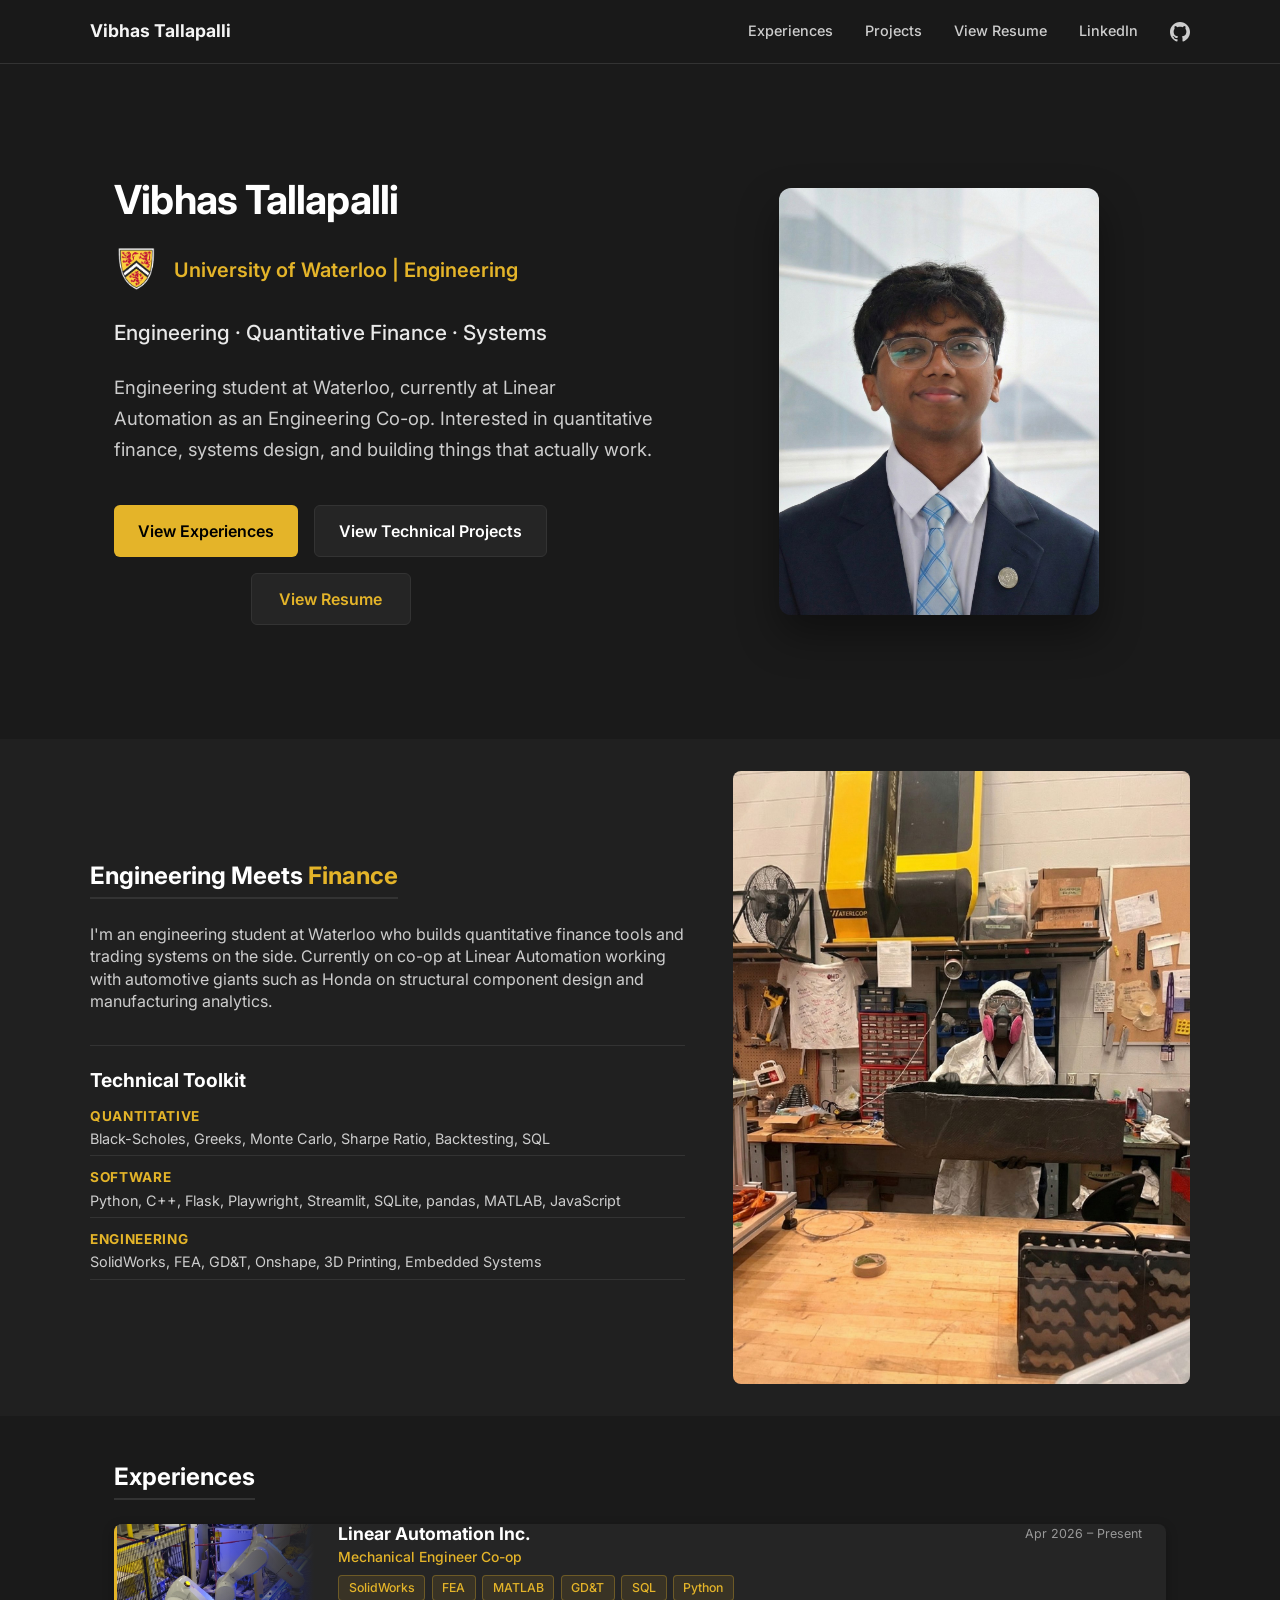
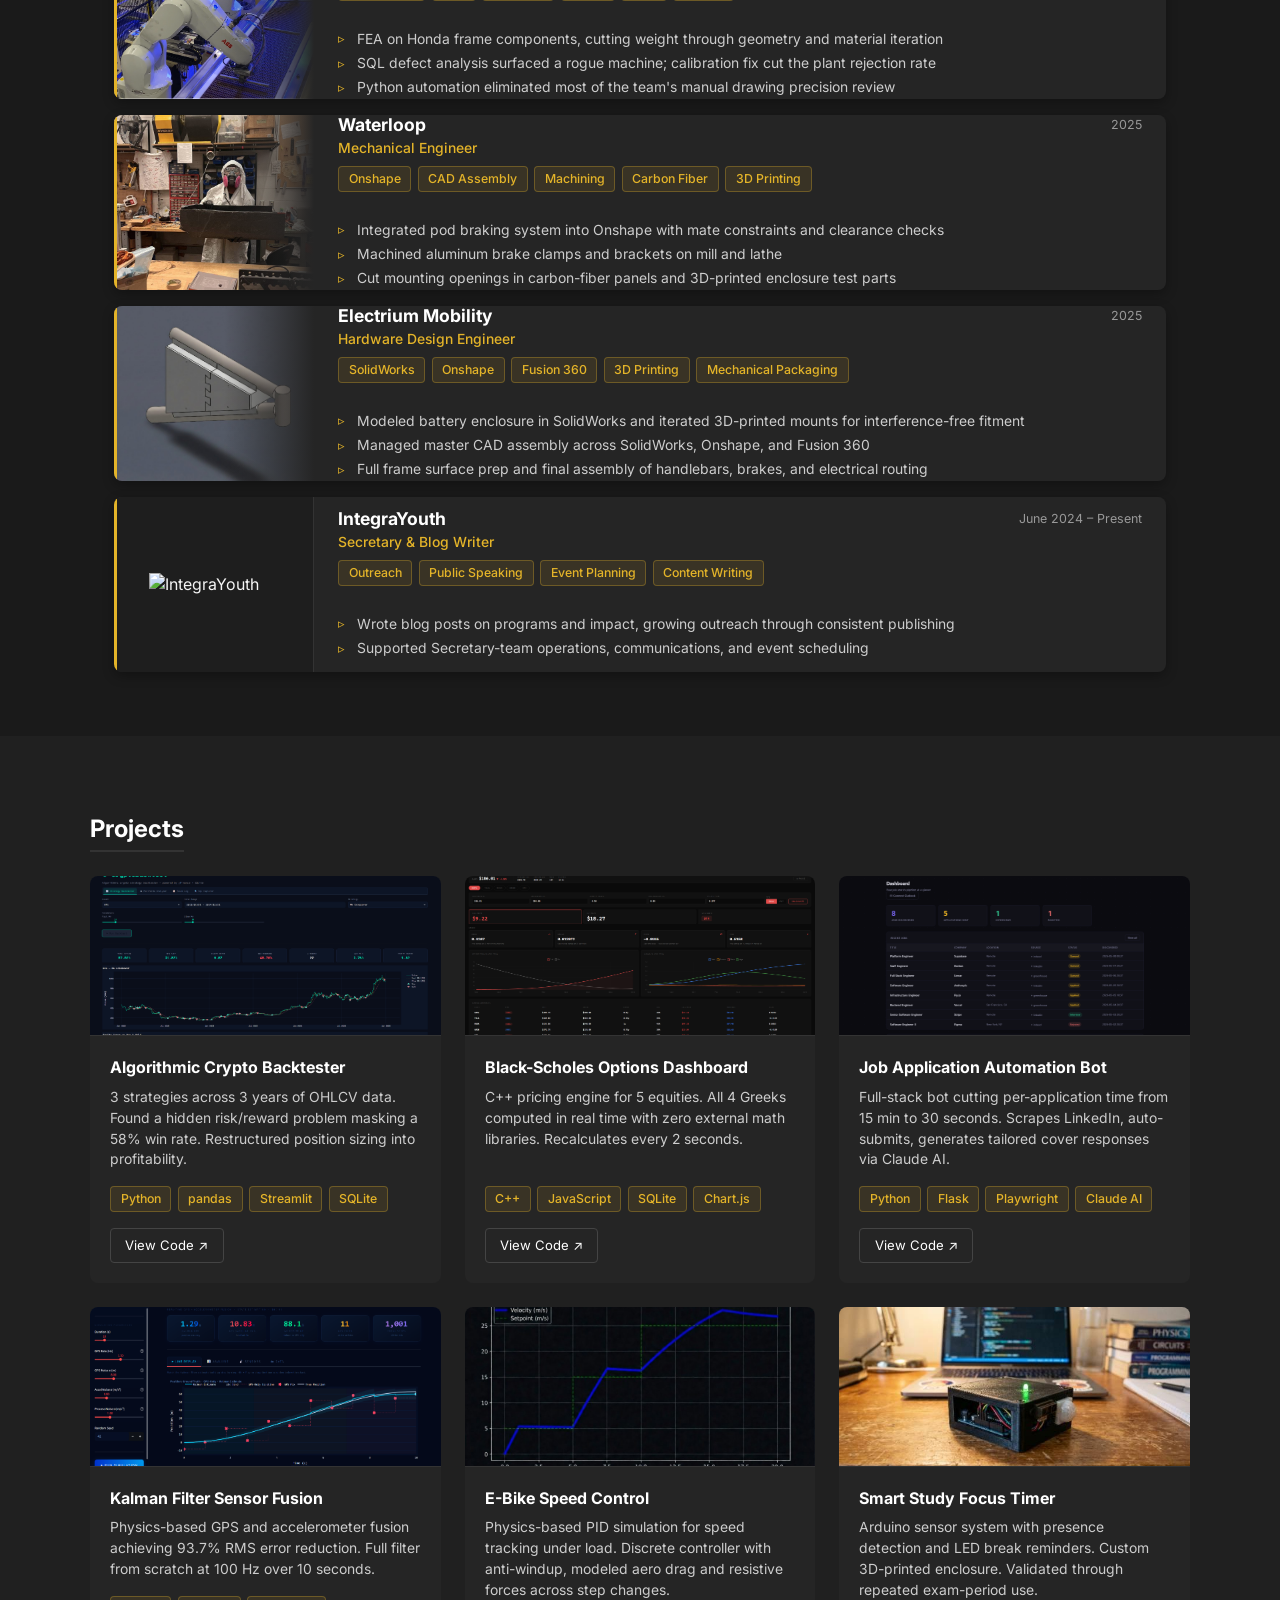
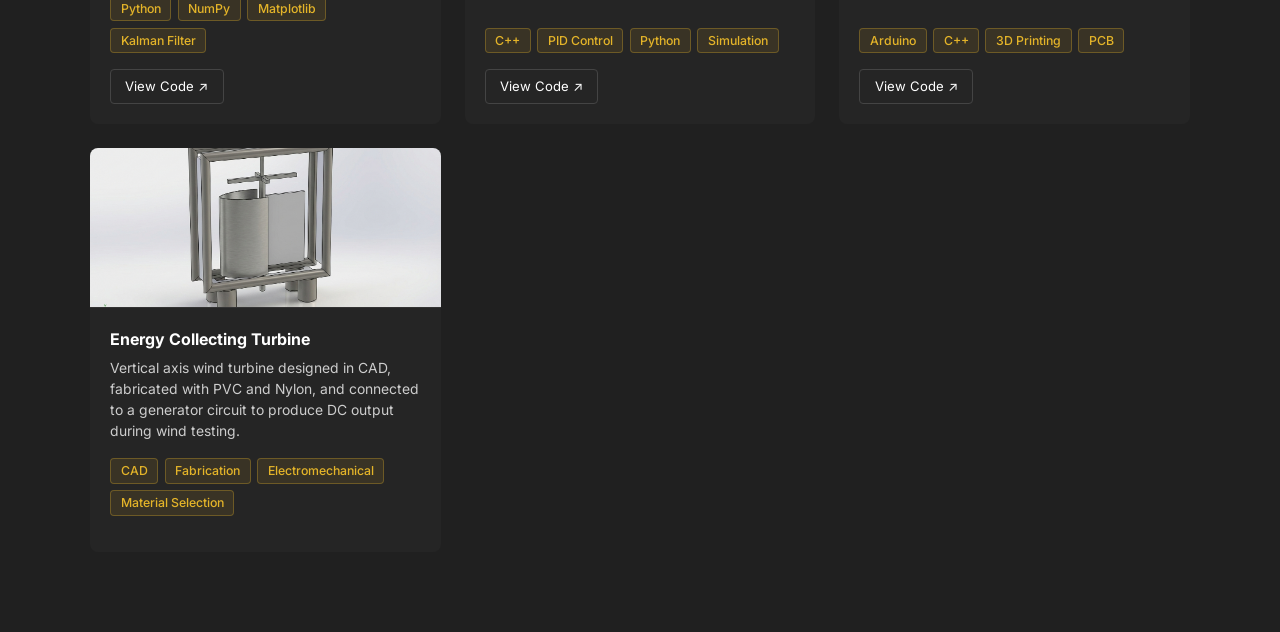
==== index.html @ e98d7717 "Offset anchored sections below the navbar" ====
<!DOCTYPE html>
<html lang="en">

<head>
    <meta charset="UTF-8">
    <meta name="viewport" content="width=device-width, initial-scale=1.0">
    <meta name="description" content="Portfolio of Vibhas Tallapalli, Engineering student at Waterloo. Quantitative finance, systems design, and automation.">
    <title>Vibhas Tallapalli | Engineering &amp; Finance</title>

    <link rel="preconnect" href="https://fonts.googleapis.com">
    <link rel="preconnect" href="https://fonts.gstatic.com" crossorigin>
    <link href="https://fonts.googleapis.com/css2?family=Inter:wght@300;400;500;600;700&display=swap" rel="stylesheet">
    <script src="https://cdnjs.cloudflare.com/ajax/libs/smoothscroll/1.4.10/smoothscroll.min.js"></script>
    <script>document.documentElement.style.scrollBehavior = 'smooth';</script>

    <style>
        :root {
            --bg-dark: #1a1a1a;
            --bg-card: #252525;
            --gold: #E4B429;
            --text-main: #f5f5f5;
            --text-muted: #cdcdcd;
            --text-dim: #999999;
            --section-padding: 2rem 1.5rem;
            --max-width: 1100px;
            --radius: 8px;
            --shadow: 0 4px 12px rgba(0,0,0,0.3);
        }

        * { margin: 0; padding: 0; box-sizing: border-box; }

        body {
            font-family: 'Inter', sans-serif;
            background-color: var(--bg-dark);
            color: var(--text-main);
            line-height: 1.4;
            -webkit-font-smoothing: antialiased;
        }

        a { text-decoration: none; color: inherit; transition: opacity 0.2s; }
        a:hover { opacity: 0.8; }
        a:focus-visible, button:focus-visible { outline: 3px solid var(--gold); outline-offset: 3px; }
        .skip-link { position: fixed; top: 0; left: 1rem; z-index: 1001; padding: 0.75rem 1rem; background: var(--gold); color: #000; font-weight: 700; transform: translateY(-120%); }
        .skip-link:focus { transform: translateY(0); }
        img { display: block; max-width: 100%; height: auto; border-radius: var(--radius); }

        h1, h2, h3 { font-weight: 700; line-height: 1.1; color: #fff; }
        h1 { font-size: 2.5rem; letter-spacing: -0.02em; margin-bottom: 1rem; }
        h2 { font-size: 1.5rem; margin-bottom: 1.5rem; border-bottom: 2px solid #333; padding-bottom: 0.5rem; display: inline-block; }

        .gold { color: var(--gold); }

        .btn {
            display: inline-flex;
            align-items: center;
            justify-content: center;
            padding: 0.85rem 1.5rem;
            font-weight: 600;
            border-radius: 6px;
            font-size: 1rem;
            transition: transform 0.2s ease, box-shadow 0.2s ease, filter 0.2s ease;
            border: none;
            cursor: pointer;
            outline: none;
            text-decoration: none;
        }
        .btn-primary { background: var(--gold); color: #000; }
        .btn-primary:hover { transform: translateY(-3px); box-shadow: 0 0 12px rgba(128,128,128,0.6); filter: brightness(1.05); }
        .btn-secondary { background: var(--bg-card); border: 1px solid #333; color: #fff; }
        .btn-secondary:hover { transform: translateY(-3px); box-shadow: 0 0 12px var(--gold); border-color: var(--gold); }

        .container { max-width: var(--max-width); margin: 0 auto; width: 100%; }
        section { padding: var(--section-padding); }
        section[id] { scroll-margin-top: 6rem; }

        /* Navbar */
        nav {
            position: sticky;
            top: 0;
            z-index: 100;
            background: rgba(26,26,26,0.95);
            backdrop-filter: blur(8px);
            border-bottom: 1px solid #333;
            padding: 1.2rem 2rem;
        }
        .nav-content {
            max-width: var(--max-width);
            margin: 0 auto;
            display: flex;
            justify-content: space-between;
            align-items: center;
        }
        .brand { font-weight: 700; font-size: 1.1rem; }
        .nav-links { display: flex; gap: 2rem; font-size: 0.9rem; font-weight: 500; align-items: center; }
        .nav-links a { color: var(--text-muted); }
        .nav-links a:hover { color: var(--gold); opacity: 1; }
        .github-icon { display: flex; align-items: center; color: var(--text-muted); }
        .github-icon:hover { color: var(--gold); opacity: 1; }

        /* Hero */
        .hero { min-height: 75vh; display: flex; align-items: center; }
        .hero-grid { display: grid; grid-template-columns: 1.1fr 0.9fr; gap: 4rem; align-items: center; }
        .hero-subtitle { font-size: 1.25rem; margin: 1.5rem 0; font-weight: 600; display: flex; align-items: center; gap: 12px; }
        .hero-uw-logo { height: 48px; width: auto; object-fit: contain; }
        .hero-focus { font-size: 1.3rem; color: var(--text-main); margin-bottom: 1.5rem; font-weight: 500; opacity: 0.95; }
        .hero-desc { font-size: 1.15rem; color: var(--text-muted); margin-bottom: 2.5rem; max-width: 540px; line-height: 1.7; }
        .hero-btns {
            display: grid;
            grid-template-columns: repeat(2, auto);
            gap: 1rem;
            width: fit-content;
            justify-items: center;
        }
        .hero-btns .btn { width: 100%; min-width: 160px; }
        .hero-btns .btn:last-child { grid-column: 1 / -1; justify-self: center; width: auto; min-width: 160px; color: var(--gold); }
        .hero-img { width: 100%; max-width: 320px; margin: 0 auto; aspect-ratio: 3/4; object-fit: cover; border-radius: 12px; box-shadow: 0 20px 40px rgba(0,0,0,0.4); }

        /* About */
        .about-section { background: #202020; }
        .about-grid { display: grid; grid-template-columns: 1.3fr 1fr; gap: 3rem; align-items: center; }
        .skill-row { margin-bottom: 0.75rem; border-bottom: 1px solid #333; padding-bottom: 0.4rem; }
        .skill-cat { font-weight: 700; color: var(--gold); display: block; margin-bottom: 0.2rem; font-size: 0.85rem; text-transform: uppercase; letter-spacing: 0.05em; }
        .skill-list { color: var(--text-muted); font-size: 0.9rem; }
        .about-feature-img { width: 100%; height: 100%; min-height: 350px; object-fit: cover; border-radius: var(--radius); display: block; }

        /* Experience strips */
        .exp-strip {
            display: flex;
            align-items: stretch;
            background: var(--bg-card);
            border-radius: var(--radius);
            overflow: hidden;
            margin-bottom: 1rem;
            box-shadow: var(--shadow);
            transition: transform 0.25s ease, box-shadow 0.25s ease;
            position: relative;
            height: 175px;
        }
        .exp-strip::before {
            content: '';
            position: absolute;
            left: 0; top: 0; bottom: 0;
            width: 3px;
            background: var(--gold);
            z-index: 1;
        }
        .exp-strip:hover { transform: translateY(-2px); box-shadow: 0 8px 28px rgba(0,0,0,0.45); }
        .exp-strip-img-wrap {
            position: relative;
            width: 200px;
            flex-shrink: 0;
            overflow: hidden;
        }
        .exp-strip-img {
            width: 100%;
            height: 100%;
            object-fit: cover;
            border-radius: 0;
            display: block;
            transition: transform 0.4s ease;
        }
        .exp-strip:hover .exp-strip-img { transform: scale(1.06); }
        .exp-strip-img-wrap::after {
            content: '';
            position: absolute;
            inset: 0;
            background: linear-gradient(to right, transparent 55%, var(--bg-card) 100%);
        }
        .exp-strip-content {
            flex: 1;
            padding: 1.2rem 1.5rem;
            display: flex;
            flex-direction: column;
            justify-content: center;
            gap: 0.45rem;
            overflow: hidden;
        }
        .exp-strip-top { display: flex; justify-content: space-between; align-items: flex-start; }
        .exp-strip-company { font-size: 1.1rem; font-weight: 700; color: #fff; }
        .exp-strip-role { font-size: 0.87rem; color: var(--gold); font-weight: 500; margin-top: 0.1rem; }
        .exp-strip-date { font-size: 0.78rem; color: var(--text-dim); white-space: nowrap; padding-top: 0.15rem; }
        .exp-strip-bullets { list-style: none; margin-top: 0.3rem; }
        .exp-strip-bullets li { position: relative; padding-left: 1.2rem; font-size: 0.87rem; color: var(--text-muted); line-height: 1.5; margin-bottom: 0.2rem; }
        .exp-strip-bullets li::before { content: "▹"; position: absolute; left: 0; color: var(--gold); font-size: 0.8rem; top: 0.05rem; }

        /* Logo variant for non-photo strips */
        .exp-strip-logo-wrap {
            width: 200px;
            flex-shrink: 0;
            background: #1e1e1e;
            border-right: 1px solid #333;
            display: flex;
            align-items: center;
            justify-content: center;
            padding: 1.5rem;
            overflow: hidden;
        }
        .exp-strip-logo { width: 130px; height: auto; object-fit: contain; border-radius: 0; display: block; transition: transform 0.4s ease; }
        .exp-strip:hover .exp-strip-logo { transform: scale(1.06); }

        /* Projects grid */
        .all-projects-grid {
            display: grid;
            grid-template-columns: repeat(3, 1fr);
            gap: 1.5rem;
        }
        .proj-grid-card {
            background: var(--bg-card);
            border-radius: var(--radius);
            overflow: hidden;
            display: flex;
            flex-direction: column;
            transition: transform 0.3s ease, box-shadow 0.3s ease;
        }
        .proj-grid-card:hover { transform: translateY(-4px); box-shadow: 0 8px 24px rgba(0,0,0,0.4); }
        .proj-grid-img { width: 100%; height: 160px; object-fit: cover; border-bottom: 1px solid #333; border-radius: 0; display: block; }
        .proj-grid-content { padding: 1.25rem; display: flex; flex-direction: column; flex-grow: 1; }
        .proj-grid-title { font-size: 1rem; font-weight: 700; color: #fff; margin-bottom: 0.5rem; }
        .proj-grid-desc { font-size: 0.87rem; color: var(--text-muted); line-height: 1.5; margin-bottom: 1rem; flex-grow: 1; }
        .proj-grid-skills { display: flex; flex-wrap: wrap; gap: 0.4rem; margin-bottom: 1rem; }
        .proj-grid-pill { background: rgba(228,180,41,0.1); border: 1px solid rgba(228,180,41,0.3); color: var(--gold); padding: 0.2rem 0.6rem; border-radius: 4px; font-size: 0.77rem; font-weight: 500; }
        .proj-grid-link { align-self: flex-start; background: transparent; border: 1px solid #444; color: #fff; padding: 0.45rem 0.9rem; border-radius: 4px; font-size: 0.82rem; transition: all 0.2s; }
        .proj-grid-link:hover { border-color: var(--gold); color: var(--gold); opacity: 1; }

        /* Section spacing */
        .section-pad { padding-top: 3rem; padding-bottom: 3rem; }

        /* Resume Modal */
        .resume-modal-backdrop { display: none; position: fixed; inset: 0; background: rgba(0,0,0,0.78); z-index: 1000; align-items: center; justify-content: center; }
        .resume-modal-backdrop.active { display: flex; }
        .resume-modal-box { position: relative; width: 85vw; height: 95vh; background: #1a1a1a; border: 1px solid var(--gold); border-radius: var(--radius); overflow: hidden; box-shadow: 0 0 40px rgba(228,180,41,0.15); }
        .resume-modal-close { position: absolute; top: 0.6rem; right: 0.6rem; background: rgba(26,26,26,0.9); border: 1px solid var(--gold); color: var(--gold); font-size: 1.1rem; width: 2rem; height: 2rem; border-radius: 4px; cursor: pointer; z-index: 10; display: flex; align-items: center; justify-content: center; transition: background 0.2s, color 0.2s; }
        .resume-modal-close:hover { background: var(--gold); color: #000; }
        .resume-modal-iframe { width: 100%; height: 100%; border: none; display: block; }

        @media (prefers-reduced-motion: reduce) {
            html { scroll-behavior: auto !important; }
            *, *::before, *::after { animation: none !important; transition: none !important; }
        }

        /* Mobile */
        @media (max-width: 768px) {
            .hero-grid, .about-grid { grid-template-columns: 1fr; gap: 2.5rem; }
            .hero { text-align: center; padding-top: 1rem; }
            .hero-btns { display: flex; flex-direction: column; width: 100%; }
            .hero-btns .btn { width: 100%; }
            .hero-img { order: 0; margin-bottom: 1.5rem; height: 250px; }
            .hero-content { order: 1; }
            h1 { font-size: 2rem; }
            .nav-links { gap: 1rem; font-size: 0.8rem; }
            .nav-content { flex-direction: column; gap: 1rem; align-items: center; }
            .all-projects-grid { grid-template-columns: 1fr; }
            .exp-strip-img-wrap { width: 110px; }
            .resume-modal-box { width: 100vw; height: 100dvh; border-radius: 0; border: none; }
            .resume-modal-close { position: fixed; top: calc(0.6rem + env(safe-area-inset-top)); right: 0.75rem; z-index: 10000; width: 2.2rem; height: 2.2rem; font-size: 1.1rem; }
        }

        @media (min-width: 769px) and (max-width: 1024px) {
            .all-projects-grid { grid-template-columns: repeat(2, 1fr); }
        }
    </style>
</head>

<body>

    <a class="skip-link" href="#main-content">Skip to main content</a>

    <!-- Navbar -->
    <nav aria-label="Primary navigation">
        <div class="nav-content">
            <a class="brand" href="#main-content" aria-label="Vibhas Tallapalli, back to top">Vibhas Tallapalli</a>
            <div class="nav-links">
                <a href="#experiences">Experiences</a>
                <a href="#projects">Projects</a>
                <a href="#" onclick="openResumeModal(); return false;">View Resume</a>
                <a href="https://www.linkedin.com/in/vibhas-tallapalli-168b0a320/" target="_blank" rel="noopener noreferrer">LinkedIn</a>
                <a href="https://github.com/vibhastallapalli" target="_blank" rel="noopener noreferrer" class="github-icon" title="GitHub" aria-label="GitHub profile">
                    <svg width="20" height="20" viewBox="0 0 24 24" fill="currentColor" aria-hidden="true" focusable="false">
                        <path d="M12 0c-6.626 0-12 5.373-12 12 0 5.302 3.438 9.8 8.207 11.387.599.111.793-.261.793-.577v-2.234c-3.338.726-4.033-1.416-4.033-1.416-.546-1.387-1.333-1.756-1.333-1.756-1.089-.745.083-.729.083-.729 1.205.084 1.839 1.237 1.839 1.237 1.07 1.834 2.807 1.304 3.492.997.107-.775.418-1.305.762-1.604-2.665-.305-5.467-1.334-5.467-5.931 0-1.311.469-2.381 1.236-3.221-.124-.303-.535-1.524.117-3.176 0 0 1.008-.322 3.301 1.23.957-.266 1.983-.399 3.003-.404 1.02.005 2.047.138 3.006.404 2.291-1.552 3.297-1.23 3.297-1.23.653 1.653.242 2.874.118 3.176.77.84 1.235 1.911 1.235 3.221 0 4.609-2.807 5.624-5.479 5.921.43.372.823 1.102.823 2.222v3.293c0 .319.192.694.801.576 4.765-1.589 8.199-6.086 8.199-11.386 0-6.627-5.373-12-12-12z"/>
                    </svg>
                </a>
            </div>
        </div>
    </nav>

    <!-- Hero -->
    <section id="main-content" class="hero container">
        <div class="hero-grid">
            <div class="hero-content">
                <h1>Vibhas Tallapalli</h1>
                <div class="hero-subtitle gold">
                    <img src="Assets/loo.png" alt="UW Logo" class="hero-uw-logo">
                    <span>University of Waterloo | Engineering</span>
                </div>
                <div class="hero-focus">Engineering · Quantitative Finance · Systems</div>
                <p class="hero-desc">Engineering student at Waterloo, currently at Linear Automation as an Engineering Co-op. Interested in quantitative finance, systems design, and building things that actually work.</p>
                <div class="hero-btns">
                    <a href="#experiences" class="btn btn-primary">View Experiences</a>
                    <a href="#projects" class="btn btn-secondary">View Technical Projects</a>
                    <a href="#" onclick="openResumeModal(); return false;" class="btn btn-secondary">View Resume</a>
                </div>
            </div>
            <img src="Assets/headshot1.jpg" alt="Vibhas Tallapalli" class="hero-img">
        </div>
    </section>

    <!-- About + Skills -->
    <section class="about-section">
        <div class="container about-grid">
            <div>
                <h2>Engineering Meets <span class="gold">Finance</span></h2>
                <p style="color: var(--text-muted); margin-bottom: 1.5rem;">I'm an engineering student at Waterloo who builds quantitative finance tools and trading systems on the side. Currently on co-op at Linear Automation working with automotive giants such as Honda on structural component design and manufacturing analytics.</p>
                <div style="margin-top: 2rem; padding-top: 1.5rem; border-top: 1px solid #333;">
                    <h3 style="font-size: 1.2rem; margin-bottom: 1rem; color: #fff;">Technical Toolkit</h3>
                    <div class="skill-row">
                        <span class="skill-cat">Quantitative</span>
                        <div class="skill-list">Black-Scholes, Greeks, Monte Carlo, Sharpe Ratio, Backtesting, SQL</div>
                    </div>
                    <div class="skill-row">
                        <span class="skill-cat">Software</span>
                        <div class="skill-list">Python, C++, Flask, Playwright, Streamlit, SQLite, pandas, MATLAB, JavaScript</div>
                    </div>
                    <div class="skill-row">
                        <span class="skill-cat">Engineering</span>
                        <div class="skill-list">SolidWorks, FEA, GD&amp;T, Onshape, 3D Printing, Embedded Systems</div>
                    </div>
                </div>
            </div>
            <img src="Assets/carbon.jpg" alt="Carbon Fibre Workshop" class="about-feature-img" loading="lazy">
        </div>
    </section>

    <!-- Experiences -->
    <section id="experiences" class="container section-pad">
        <h2>Experiences</h2>

        <!-- Linear Automation -->
        <div class="exp-strip">
            <div class="exp-strip-img-wrap">
                <img src="Assets/lienar_card.png" alt="Linear Automation" class="exp-strip-img" style="object-position: center 40%;" loading="lazy">
            </div>
            <div class="exp-strip-content">
                <div class="exp-strip-top">
                    <div>
                        <div class="exp-strip-company">Linear Automation Inc.</div>
                        <div class="exp-strip-role">Mechanical Engineer Co-op</div>
                    </div>
                    <div class="exp-strip-date">Apr 2026 – Present</div>
                </div>
                <div class="proj-grid-skills">
                    <span class="proj-grid-pill">SolidWorks</span>
                    <span class="proj-grid-pill">FEA</span>
                    <span class="proj-grid-pill">MATLAB</span>
                    <span class="proj-grid-pill">GD&amp;T</span>
                    <span class="proj-grid-pill">SQL</span>
                    <span class="proj-grid-pill">Python</span>
                </div>
                <ul class="exp-strip-bullets">
                    <li>FEA on Honda frame components, cutting weight through geometry and material iteration</li>
                    <li>SQL defect analysis surfaced a rogue machine; calibration fix cut the plant rejection rate</li>
                    <li>Python automation eliminated most of the team's manual drawing precision review</li>
                </ul>
            </div>
        </div>

        <!-- Waterloop -->
        <div class="exp-strip">
            <div class="exp-strip-img-wrap">
                <img src="Assets/Carbonfibre.jpg" alt="Waterloop" class="exp-strip-img" loading="lazy">
            </div>
            <div class="exp-strip-content">
                <div class="exp-strip-top">
                    <div>
                        <div class="exp-strip-company">Waterloop</div>
                        <div class="exp-strip-role">Mechanical Engineer</div>
                    </div>
                    <div class="exp-strip-date">2025</div>
                </div>
                <div class="proj-grid-skills">
                    <span class="proj-grid-pill">Onshape</span>
                    <span class="proj-grid-pill">CAD Assembly</span>
                    <span class="proj-grid-pill">Machining</span>
                    <span class="proj-grid-pill">Carbon Fiber</span>
                    <span class="proj-grid-pill">3D Printing</span>
                </div>
                <ul class="exp-strip-bullets">
                    <li>Integrated pod braking system into Onshape with mate constraints and clearance checks</li>
                    <li>Machined aluminum brake clamps and brackets on mill and lathe</li>
                    <li>Cut mounting openings in carbon-fiber panels and 3D-printed enclosure test parts</li>
                </ul>
            </div>
        </div>

        <!-- Electrium -->
        <div class="exp-strip">
            <div class="exp-strip-img-wrap">
                <img src="Assets/cade.jpg" alt="Electrium Mobility" class="exp-strip-img" loading="lazy">
            </div>
            <div class="exp-strip-content">
                <div class="exp-strip-top">
                    <div>
                        <div class="exp-strip-company">Electrium Mobility</div>
                        <div class="exp-strip-role">Hardware Design Engineer</div>
                    </div>
                    <div class="exp-strip-date">2025</div>
                </div>
                <div class="proj-grid-skills">
                    <span class="proj-grid-pill">SolidWorks</span>
                    <span class="proj-grid-pill">Onshape</span>
                    <span class="proj-grid-pill">Fusion 360</span>
                    <span class="proj-grid-pill">3D Printing</span>
                    <span class="proj-grid-pill">Mechanical Packaging</span>
                </div>
                <ul class="exp-strip-bullets">
                    <li>Modeled battery enclosure in SolidWorks and iterated 3D-printed mounts for interference-free fitment</li>
                    <li>Managed master CAD assembly across SolidWorks, Onshape, and Fusion 360</li>
                    <li>Full frame surface prep and final assembly of handlebars, brakes, and electrical routing</li>
                </ul>
            </div>
        </div>
        <!-- IntegraYouth -->
        <div class="exp-strip">
            <div class="exp-strip-logo-wrap">
                <img src="https://static.wixstatic.com/media/79cc67_2ec14e89f80b44209040c2973d8f4682~mv2.png" alt="IntegraYouth" class="exp-strip-logo" loading="lazy">
            </div>
            <div class="exp-strip-content">
                <div class="exp-strip-top">
                    <div>
                        <div class="exp-strip-company">IntegraYouth</div>
                        <div class="exp-strip-role">Secretary &amp; Blog Writer</div>
                    </div>
                    <div class="exp-strip-date">June 2024 – Present</div>
                </div>
                <div class="proj-grid-skills">
                    <span class="proj-grid-pill">Outreach</span>
                    <span class="proj-grid-pill">Public Speaking</span>
                    <span class="proj-grid-pill">Event Planning</span>
                    <span class="proj-grid-pill">Content Writing</span>
                </div>
                <ul class="exp-strip-bullets">
                    <li>Wrote blog posts on programs and impact, growing outreach through consistent publishing</li>
                    <li>Supported Secretary-team operations, communications, and event scheduling</li>
                </ul>
            </div>
        </div>
    </section>

    <!-- Projects -->
    <section id="projects" class="about-section">
        <div class="container section-pad">
            <h2>Projects</h2>
            <div class="all-projects-grid">

                <div class="proj-grid-card">
                    <img src="Assets/Main_Backtester.png" alt="Crypto Backtester" class="proj-grid-img" loading="lazy">
                    <div class="proj-grid-content">
                        <div class="proj-grid-title">Algorithmic Crypto Backtester</div>
                        <p class="proj-grid-desc">3 strategies across 3 years of OHLCV data. Found a hidden risk/reward problem masking a 58% win rate. Restructured position sizing into profitability.</p>
                        <div class="proj-grid-skills">
                            <span class="proj-grid-pill">Python</span>
                            <span class="proj-grid-pill">pandas</span>
                            <span class="proj-grid-pill">Streamlit</span>
                            <span class="proj-grid-pill">SQLite</span>
                        </div>
                        <a href="https://github.com/vibhastallapalli/crypto-backtester" target="_blank" rel="noopener" class="proj-grid-link">View Code ↗</a>
                    </div>
                </div>

                <div class="proj-grid-card">
                    <img src="Assets/Black_scholes_dashboard.png" alt="Black-Scholes Dashboard" class="proj-grid-img" loading="lazy">
                    <div class="proj-grid-content">
                        <div class="proj-grid-title">Black-Scholes Options Dashboard</div>
                        <p class="proj-grid-desc">C++ pricing engine for 5 equities. All 4 Greeks computed in real time with zero external math libraries. Recalculates every 2 seconds.</p>
                        <div class="proj-grid-skills">
                            <span class="proj-grid-pill">C++</span>
                            <span class="proj-grid-pill">JavaScript</span>
                            <span class="proj-grid-pill">SQLite</span>
                            <span class="proj-grid-pill">Chart.js</span>
                        </div>
                        <a href="https://github.com/vibhastallapalli/black-scholes" target="_blank" rel="noopener" class="proj-grid-link">View Code ↗</a>
                    </div>
                </div>

                <div class="proj-grid-card">
                    <img src="Assets/Job_bot_dashboard.png" alt="Job Application Bot" class="proj-grid-img" loading="lazy">
                    <div class="proj-grid-content">
                        <div class="proj-grid-title">Job Application Automation Bot</div>
                        <p class="proj-grid-desc">Full-stack bot cutting per-application time from 15 min to 30 seconds. Scrapes LinkedIn, auto-submits, generates tailored cover responses via Claude AI.</p>
                        <div class="proj-grid-skills">
                            <span class="proj-grid-pill">Python</span>
                            <span class="proj-grid-pill">Flask</span>
                            <span class="proj-grid-pill">Playwright</span>
                            <span class="proj-grid-pill">Claude AI</span>
                        </div>
                        <a href="https://github.com/vibhastallapalli/Job-Bot" target="_blank" rel="noopener" class="proj-grid-link">View Code ↗</a>
                    </div>
                </div>

                <div class="proj-grid-card">
                    <img src="Assets/Sensor_main.png" alt="Kalman Filter" class="proj-grid-img" loading="lazy">
                    <div class="proj-grid-content">
                        <div class="proj-grid-title">Kalman Filter Sensor Fusion</div>
                        <p class="proj-grid-desc">Physics-based GPS and accelerometer fusion achieving 93.7% RMS error reduction. Full filter from scratch at 100 Hz over 10 seconds.</p>
                        <div class="proj-grid-skills">
                            <span class="proj-grid-pill">Python</span>
                            <span class="proj-grid-pill">NumPy</span>
                            <span class="proj-grid-pill">Matplotlib</span>
                            <span class="proj-grid-pill">Kalman Filter</span>
                        </div>
                        <a href="https://github.com/vibhastallapalli/kalman-filter-sensor-fusion" target="_blank" rel="noopener" class="proj-grid-link">View Code ↗</a>
                    </div>
                </div>

                <div class="proj-grid-card">
                    <img src="Assets/PID11.jpg" alt="E-Bike Speed Control" class="proj-grid-img" loading="lazy">
                    <div class="proj-grid-content">
                        <div class="proj-grid-title">E-Bike Speed Control</div>
                        <p class="proj-grid-desc">Physics-based PID simulation for speed tracking under load. Discrete controller with anti-windup, modeled aero drag and resistive forces across step changes.</p>
                        <div class="proj-grid-skills">
                            <span class="proj-grid-pill">C++</span>
                            <span class="proj-grid-pill">PID Control</span>
                            <span class="proj-grid-pill">Python</span>
                            <span class="proj-grid-pill">Simulation</span>
                        </div>
                        <a href="https://github.com/vibhastallapalli/PID-ControlProject" target="_blank" rel="noopener" class="proj-grid-link">View Code ↗</a>
                    </div>
                </div>

                <div class="proj-grid-card">
                    <img src="Assets/smart_timer_proj.jpeg" alt="Smart Study Timer" class="proj-grid-img" loading="lazy">
                    <div class="proj-grid-content">
                        <div class="proj-grid-title">Smart Study Focus Timer</div>
                        <p class="proj-grid-desc">Arduino sensor system with presence detection and LED break reminders. Custom 3D-printed enclosure. Validated through repeated exam-period use.</p>
                        <div class="proj-grid-skills">
                            <span class="proj-grid-pill">Arduino</span>
                            <span class="proj-grid-pill">C++</span>
                            <span class="proj-grid-pill">3D Printing</span>
                            <span class="proj-grid-pill">PCB</span>
                        </div>
                        <a href="https://github.com/vibhastallapalli/PCB-Sensor-Project" target="_blank" rel="noopener" class="proj-grid-link">View Code ↗</a>
                    </div>
                </div>

                <div class="proj-grid-card">
                    <img src="Assets/na.png" alt="Energy Collecting Turbine" class="proj-grid-img" loading="lazy">
                    <div class="proj-grid-content">
                        <div class="proj-grid-title">Energy Collecting Turbine</div>
                        <p class="proj-grid-desc">Vertical axis wind turbine designed in CAD, fabricated with PVC and Nylon, and connected to a generator circuit to produce DC output during wind testing.</p>
                        <div class="proj-grid-skills">
                            <span class="proj-grid-pill">CAD</span>
                            <span class="proj-grid-pill">Fabrication</span>
                            <span class="proj-grid-pill">Electromechanical</span>
                            <span class="proj-grid-pill">Material Selection</span>
                        </div>
                    </div>
                </div>

            </div>
        </div>
    </section>

    <!-- Resume Modal -->
    <div id="resumeModal" class="resume-modal-backdrop" onclick="handleBackdropClick(event)">
        <div class="resume-modal-box" role="dialog" aria-modal="true" aria-label="Resume preview">
            <button class="resume-modal-close" onclick="closeResumeModal()" aria-label="Close resume preview">&times;</button>
            <iframe src="Assets/Resume_mech.pdf" class="resume-modal-iframe" title="Resume"></iframe>
        </div>
    </div>

    <script>
        function openResumeModal() {
            document.getElementById('resumeModal').classList.add('active');
            document.body.style.overflow = 'hidden';
        }
        function closeResumeModal() {
            document.getElementById('resumeModal').classList.remove('active');
            document.body.style.overflow = '';
        }
        function handleBackdropClick(e) {
            if (e.target === document.getElementById('resumeModal')) closeResumeModal();
        }
        document.addEventListener('keydown', function(e) {
            if (e.key === 'Escape') closeResumeModal();
        });
    </script>
</body>

</html>
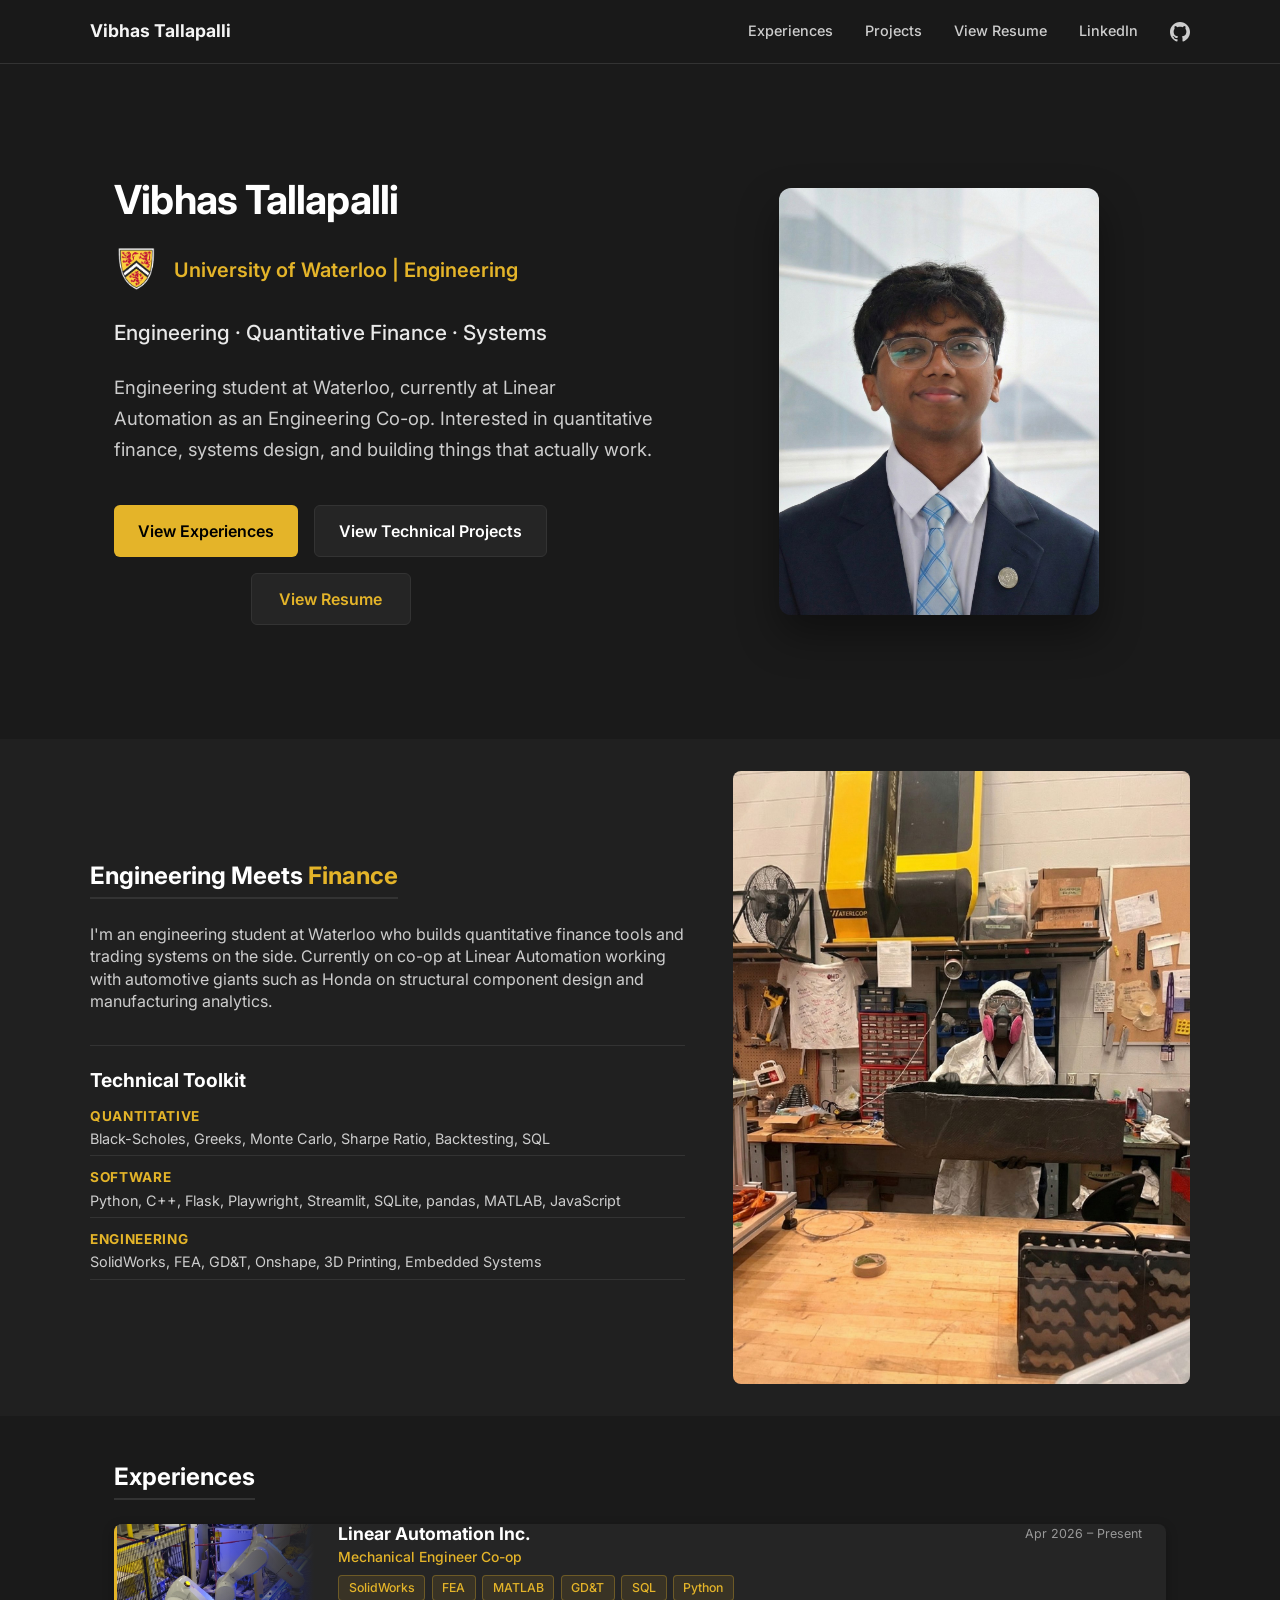
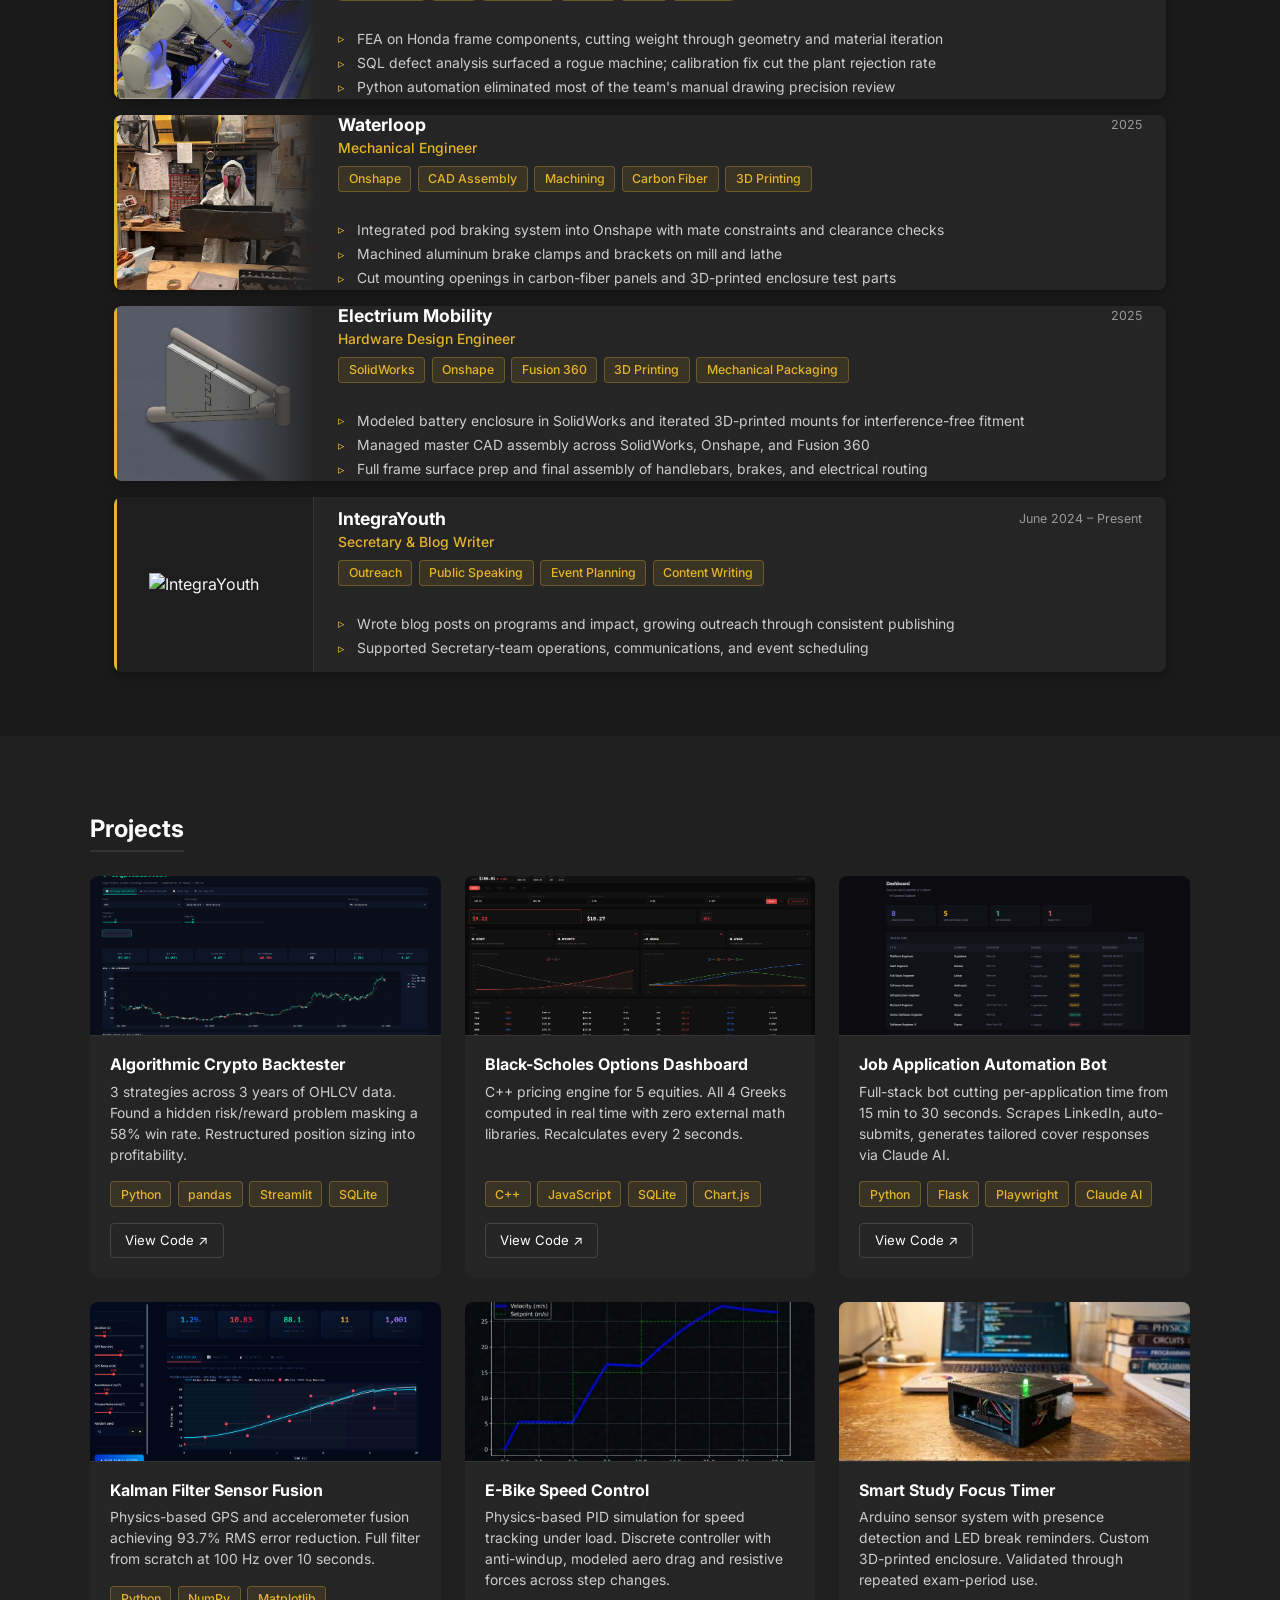
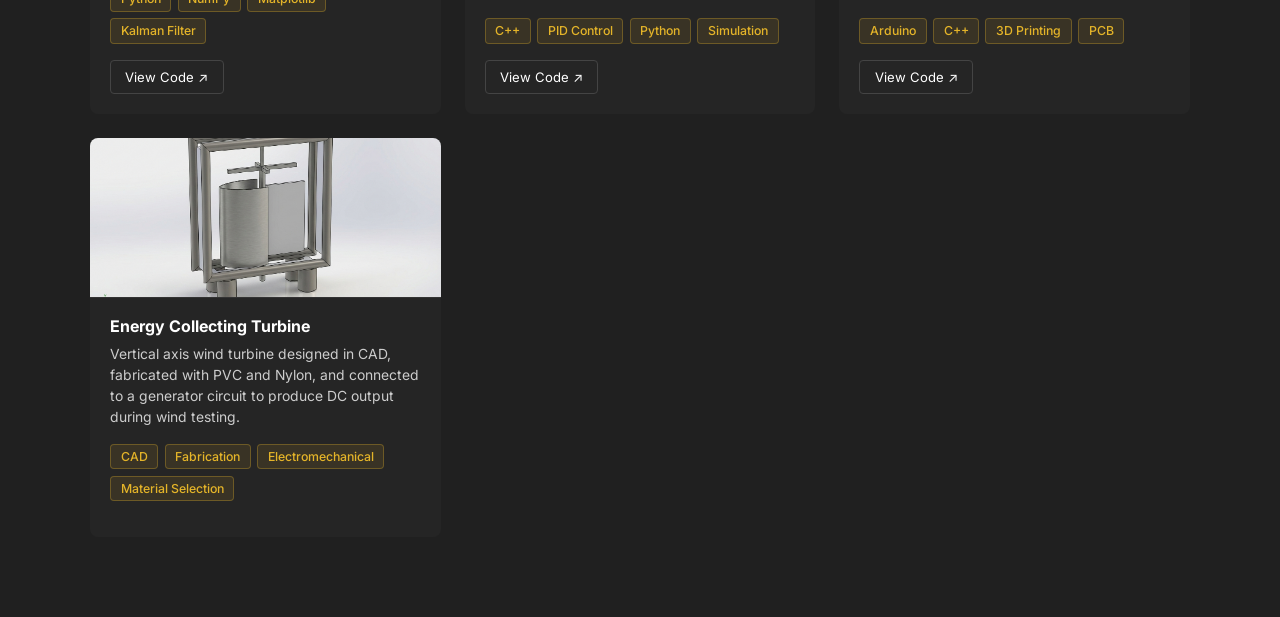
==== commit dfe7d273: "Use headings for project titles" ====
--- a/index.html
+++ b/index.html
@@ -247,7 +247,7 @@
             .hero-img { order: 0; margin-bottom: 1.5rem; height: 250px; }
             .hero-content { order: 1; }
             h1 { font-size: 2rem; }
-            .nav-links { gap: 1rem; font-size: 0.8rem; }
+            .nav-links { gap: 1rem; font-size: 0.8rem; flex-wrap: wrap; justify-content: center; }
             .nav-content { flex-direction: column; gap: 1rem; align-items: center; }
             .all-projects-grid { grid-template-columns: 1fr; }
             .exp-strip-img-wrap { width: 110px; }
@@ -283,13 +283,14 @@
         </div>
     </nav>
 
+    <main>
     <!-- Hero -->
     <section id="main-content" class="hero container">
         <div class="hero-grid">
             <div class="hero-content">
                 <h1>Vibhas Tallapalli</h1>
                 <div class="hero-subtitle gold">
-                    <img src="Assets/loo.png" alt="UW Logo" class="hero-uw-logo">
+                    <img src="Assets/loo.png" alt="University of Waterloo logo" class="hero-uw-logo">
                     <span>University of Waterloo | Engineering</span>
                 </div>
                 <div class="hero-focus">Engineering · Quantitative Finance · Systems</div>
@@ -454,7 +455,7 @@
                 <div class="proj-grid-card">
                     <img src="Assets/Main_Backtester.png" alt="Crypto Backtester" class="proj-grid-img" loading="lazy">
                     <div class="proj-grid-content">
-                        <div class="proj-grid-title">Algorithmic Crypto Backtester</div>
+                        <h3 class="proj-grid-title">Algorithmic Crypto Backtester</h3>
                         <p class="proj-grid-desc">3 strategies across 3 years of OHLCV data. Found a hidden risk/reward problem masking a 58% win rate. Restructured position sizing into profitability.</p>
                         <div class="proj-grid-skills">
                             <span class="proj-grid-pill">Python</span>
@@ -462,14 +463,14 @@
                             <span class="proj-grid-pill">Streamlit</span>
                             <span class="proj-grid-pill">SQLite</span>
                         </div>
-                        <a href="https://github.com/vibhastallapalli/crypto-backtester" target="_blank" rel="noopener" class="proj-grid-link">View Code ↗</a>
+                        <a href="https://github.com/vibhastallapalli/crypto-backtester" target="_blank" rel="noopener" class="proj-grid-link" aria-label="View code for Algorithmic Crypto Backtester (opens in a new tab)">View Code ↗</a>
                     </div>
                 </div>
 
                 <div class="proj-grid-card">
                     <img src="Assets/Black_scholes_dashboard.png" alt="Black-Scholes Dashboard" class="proj-grid-img" loading="lazy">
                     <div class="proj-grid-content">
-                        <div class="proj-grid-title">Black-Scholes Options Dashboard</div>
+                        <h3 class="proj-grid-title">Black-Scholes Options Dashboard</h3>
                         <p class="proj-grid-desc">C++ pricing engine for 5 equities. All 4 Greeks computed in real time with zero external math libraries. Recalculates every 2 seconds.</p>
                         <div class="proj-grid-skills">
                             <span class="proj-grid-pill">C++</span>
@@ -477,14 +478,14 @@
                             <span class="proj-grid-pill">SQLite</span>
                             <span class="proj-grid-pill">Chart.js</span>
                         </div>
-                        <a href="https://github.com/vibhastallapalli/black-scholes" target="_blank" rel="noopener" class="proj-grid-link">View Code ↗</a>
+                        <a href="https://github.com/vibhastallapalli/black-scholes" target="_blank" rel="noopener" class="proj-grid-link" aria-label="View code for Black-Scholes Options Dashboard (opens in a new tab)">View Code ↗</a>
                     </div>
                 </div>
 
                 <div class="proj-grid-card">
                     <img src="Assets/Job_bot_dashboard.png" alt="Job Application Bot" class="proj-grid-img" loading="lazy">
                     <div class="proj-grid-content">
-                        <div class="proj-grid-title">Job Application Automation Bot</div>
+                        <h3 class="proj-grid-title">Job Application Automation Bot</h3>
                         <p class="proj-grid-desc">Full-stack bot cutting per-application time from 15 min to 30 seconds. Scrapes LinkedIn, auto-submits, generates tailored cover responses via Claude AI.</p>
                         <div class="proj-grid-skills">
                             <span class="proj-grid-pill">Python</span>
@@ -492,14 +493,14 @@
                             <span class="proj-grid-pill">Playwright</span>
                             <span class="proj-grid-pill">Claude AI</span>
                         </div>
-                        <a href="https://github.com/vibhastallapalli/Job-Bot" target="_blank" rel="noopener" class="proj-grid-link">View Code ↗</a>
+                        <a href="https://github.com/vibhastallapalli/Job-Bot" target="_blank" rel="noopener" class="proj-grid-link" aria-label="View code for Job Application Automation Bot (opens in a new tab)">View Code ↗</a>
                     </div>
                 </div>
 
                 <div class="proj-grid-card">
                     <img src="Assets/Sensor_main.png" alt="Kalman Filter" class="proj-grid-img" loading="lazy">
                     <div class="proj-grid-content">
-                        <div class="proj-grid-title">Kalman Filter Sensor Fusion</div>
+                        <h3 class="proj-grid-title">Kalman Filter Sensor Fusion</h3>
                         <p class="proj-grid-desc">Physics-based GPS and accelerometer fusion achieving 93.7% RMS error reduction. Full filter from scratch at 100 Hz over 10 seconds.</p>
                         <div class="proj-grid-skills">
                             <span class="proj-grid-pill">Python</span>
@@ -507,14 +508,14 @@
                             <span class="proj-grid-pill">Matplotlib</span>
                             <span class="proj-grid-pill">Kalman Filter</span>
                         </div>
-                        <a href="https://github.com/vibhastallapalli/kalman-filter-sensor-fusion" target="_blank" rel="noopener" class="proj-grid-link">View Code ↗</a>
+                        <a href="https://github.com/vibhastallapalli/kalman-filter-sensor-fusion" target="_blank" rel="noopener" class="proj-grid-link" aria-label="View code for Kalman Filter Sensor Fusion (opens in a new tab)">View Code ↗</a>
                     </div>
                 </div>
 
                 <div class="proj-grid-card">
                     <img src="Assets/PID11.jpg" alt="E-Bike Speed Control" class="proj-grid-img" loading="lazy">
                     <div class="proj-grid-content">
-                        <div class="proj-grid-title">E-Bike Speed Control</div>
+                        <h3 class="proj-grid-title">E-Bike Speed Control</h3>
                         <p class="proj-grid-desc">Physics-based PID simulation for speed tracking under load. Discrete controller with anti-windup, modeled aero drag and resistive forces across step changes.</p>
                         <div class="proj-grid-skills">
                             <span class="proj-grid-pill">C++</span>
@@ -522,14 +523,14 @@
                             <span class="proj-grid-pill">Python</span>
                             <span class="proj-grid-pill">Simulation</span>
                         </div>
-                        <a href="https://github.com/vibhastallapalli/PID-ControlProject" target="_blank" rel="noopener" class="proj-grid-link">View Code ↗</a>
+                        <a href="https://github.com/vibhastallapalli/PID-ControlProject" target="_blank" rel="noopener" class="proj-grid-link" aria-label="View code for E-Bike Speed Control (opens in a new tab)">View Code ↗</a>
                     </div>
                 </div>
 
                 <div class="proj-grid-card">
                     <img src="Assets/smart_timer_proj.jpeg" alt="Smart Study Timer" class="proj-grid-img" loading="lazy">
                     <div class="proj-grid-content">
-                        <div class="proj-grid-title">Smart Study Focus Timer</div>
+                        <h3 class="proj-grid-title">Smart Study Focus Timer</h3>
                         <p class="proj-grid-desc">Arduino sensor system with presence detection and LED break reminders. Custom 3D-printed enclosure. Validated through repeated exam-period use.</p>
                         <div class="proj-grid-skills">
                             <span class="proj-grid-pill">Arduino</span>
@@ -537,14 +538,14 @@
                             <span class="proj-grid-pill">3D Printing</span>
                             <span class="proj-grid-pill">PCB</span>
                         </div>
-                        <a href="https://github.com/vibhastallapalli/PCB-Sensor-Project" target="_blank" rel="noopener" class="proj-grid-link">View Code ↗</a>
+                        <a href="https://github.com/vibhastallapalli/PCB-Sensor-Project" target="_blank" rel="noopener" class="proj-grid-link" aria-label="View code for Smart Study Focus Timer (opens in a new tab)">View Code ↗</a>
                     </div>
                 </div>
 
                 <div class="proj-grid-card">
                     <img src="Assets/na.png" alt="Energy Collecting Turbine" class="proj-grid-img" loading="lazy">
                     <div class="proj-grid-content">
-                        <div class="proj-grid-title">Energy Collecting Turbine</div>
+                        <h3 class="proj-grid-title">Energy Collecting Turbine</h3>
                         <p class="proj-grid-desc">Vertical axis wind turbine designed in CAD, fabricated with PVC and Nylon, and connected to a generator circuit to produce DC output during wind testing.</p>
                         <div class="proj-grid-skills">
                             <span class="proj-grid-pill">CAD</span>
@@ -559,11 +560,12 @@
         </div>
     </section>
 
+    </main>
     <!-- Resume Modal -->
     <div id="resumeModal" class="resume-modal-backdrop" onclick="handleBackdropClick(event)">
         <div class="resume-modal-box" role="dialog" aria-modal="true" aria-label="Resume preview">
             <button class="resume-modal-close" onclick="closeResumeModal()" aria-label="Close resume preview">&times;</button>
-            <iframe src="Assets/Resume_mech.pdf" class="resume-modal-iframe" title="Resume"></iframe>
+            <iframe src="Assets/Resume_mech.pdf" class="resume-modal-iframe" title="Vibhas Tallapalli resume"></iframe>
         </div>
     </div>
 
